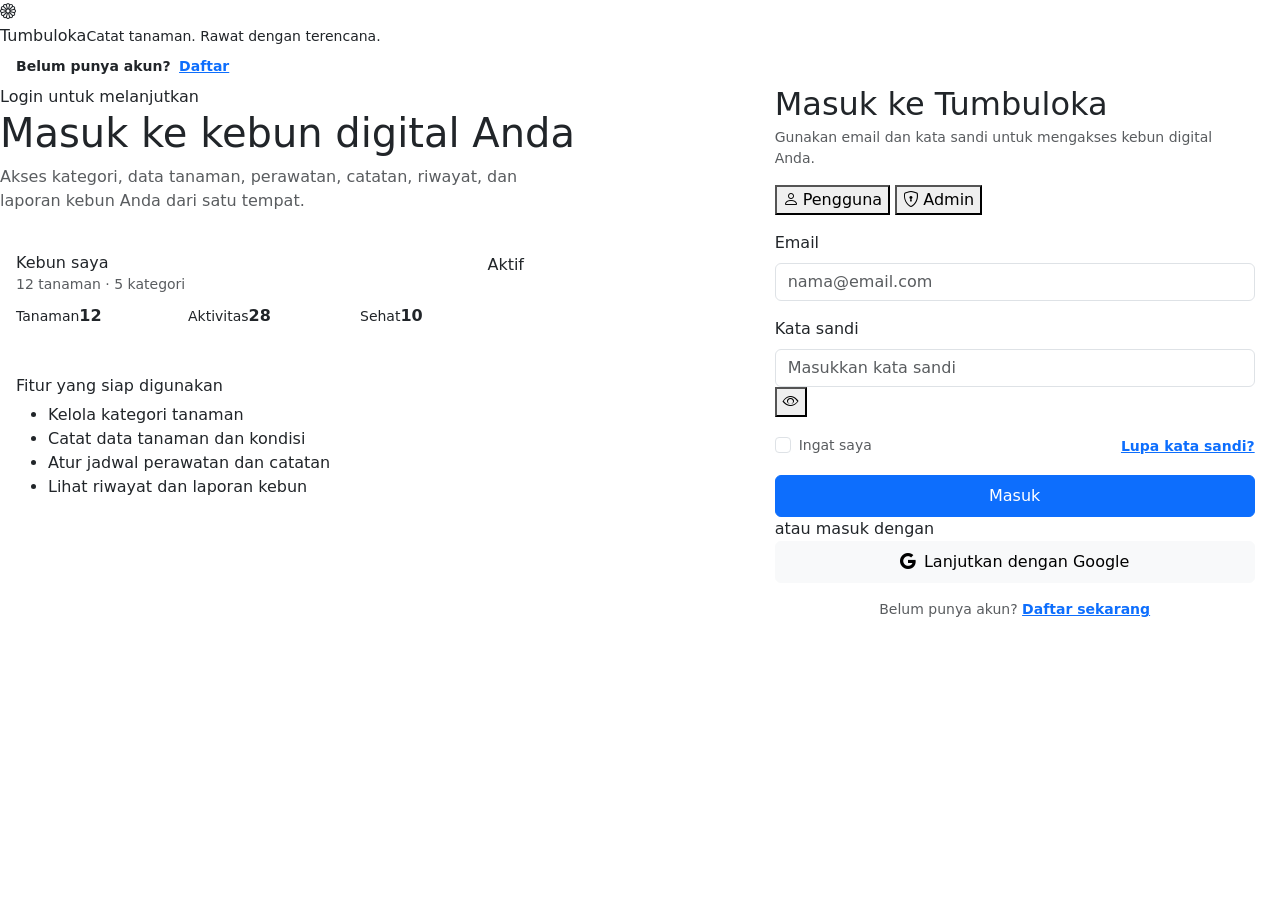
==== index.html @ f4bb3d58 "Add initial index.html for login page" ====
<!DOCTYPE html>
<html lang="id">

<head>
  <meta charset="UTF-8">
  <meta name="viewport" content="width=device-width, initial-scale=1">
  <title>Masuk - Tumbuloka</title>
  <link rel="preconnect" href="https://fonts.googleapis.com">
  <link href="https://fonts.googleapis.com/css2?family=Inter:wght@400;500;600;700;800&display=swap" rel="stylesheet">
  <link href="https://cdn.jsdelivr.net/npm/bootstrap@5.3.3/dist/css/bootstrap.min.css" rel="stylesheet">
  <link href="https://cdn.jsdelivr.net/npm/bootstrap-icons@1.11.3/font/bootstrap-icons.min.css" rel="stylesheet">
  <link href="assets/css/style.css" rel="stylesheet">
</head>

<body>
  <div class="auth-page">
    <header class="auth-top">
      <div class="brand">
        <span class="brand-mark"><i class="bi bi-flower1"></i></span>
        <div><span class="brand-name">Tumbuloka</span><small>Catat tanaman. Rawat dengan terencana.</small></div>
      </div>
      <div class="tb-card px-3 py-2 small d-none d-sm-block">
        <span class="fw-semibold" style="color:var(--tb-800)">Belum punya akun?</span>
        <a href="register.html" class="fw-bold ms-1">Daftar</a>
      </div>
    </header>

    <main class="auth-main">
      <div class="row g-4 g-xl-5 align-items-start">
        <!-- Kolom kiri: hero -->
        <section class="col-lg-6 col-xl-7 order-2 order-lg-1">
          <span class="pill">Login untuk melanjutkan</span>
          <h1 class="hero-title">Masuk ke kebun digital Anda</h1>
          <p class="text-muted mb-4" style="max-width:520px">
            Akses kategori, data tanaman, perawatan, catatan, riwayat, dan laporan kebun Anda dari satu tempat.
          </p>

          <div class="preview-wrap" style="max-width:540px">
            <div class="tb-card p-3 mb-3">
              <div class="d-flex justify-content-between align-items-start mb-2">
                <div>
                  <h5 class="mb-0 fs-6">Kebun saya</h5>
                  <small class="text-muted">12 tanaman · 5 kategori</small>
                </div>
                <span class="pill">Aktif</span>
              </div>
              <div class="row g-2">
                <div class="col-4">
                  <div class="mini-stat"><small>Tanaman</small><b>12</b></div>
                </div>
                <div class="col-4">
                  <div class="mini-stat"><small>Aktivitas</small><b>28</b></div>
                </div>
                <div class="col-4">
                  <div class="mini-stat"><small>Sehat</small><b>10</b></div>
                </div>
              </div>
            </div>
            <div class="tb-card p-3">
              <h5 class="fs-6 mb-2">Fitur yang siap digunakan</h5>
              <ul class="feature-list">
                <li>Kelola kategori tanaman</li>
                <li>Catat data tanaman dan kondisi</li>
                <li>Atur jadwal perawatan dan catatan</li>
                <li>Lihat riwayat dan laporan kebun</li>
              </ul>
            </div>
          </div>
        </section>

        <!-- Kolom kanan: form login -->
        <section class="col-lg-6 col-xl-5 order-1 order-lg-2">
          <div class="tb-card auth-card" style="max-width:480px">
            <h2 class="fs-2 mb-1" id="loginTitle">Masuk ke Tumbuloka</h2>
            <p class="text-muted small mb-3">Gunakan email dan kata sandi untuk mengakses kebun digital Anda.</p>

            <div class="role-tabs mb-3" role="tablist" aria-label="Pilih jenis akun">
              <button type="button" class="active" data-role="pengguna" role="tab" aria-selected="true"><i
                  class="bi bi-person me-1"></i>Pengguna</button>
              <button type="button" data-role="admin" role="tab" aria-selected="false"><i
                  class="bi bi-shield-lock me-1"></i>Admin</button>
            </div>

            <div id="loginAlert" class="alert alert-danger py-2 small d-none" role="alert"></div>

            <form id="loginForm" novalidate autocomplete="on">
              <div class="mb-3">
                <label for="email" class="form-label">Email</label>
                <input type="email" class="form-control" id="email" name="email" placeholder="nama@email.com" required
                  autocomplete="username">
                <div class="invalid-feedback">Masukkan email yang valid.</div>
              </div>
              <div class="mb-3">
                <label for="password" class="form-label">Kata sandi</label>
                <div class="position-relative">
                  <input type="password" class="form-control pe-5" id="password" name="password"
                    placeholder="Masukkan kata sandi" required minlength="6" autocomplete="current-password">
                  <button type="button" class="pw-toggle" id="pwToggle" aria-label="Tampilkan kata sandi"><i
                      class="bi bi-eye"></i></button>
                  <div class="invalid-feedback">Kata sandi minimal 6 karakter.</div>
                </div>
              </div>
              <div class="d-flex justify-content-between align-items-center mb-3">
                <div class="form-check">
                  <input class="form-check-input" type="checkbox" id="remember">
                  <label class="form-check-label small text-muted" for="remember">Ingat saya</label>
                </div>
                <a href="#" class="small fw-bold" id="forgotLink">Lupa kata sandi?</a>
              </div>
              <button type="submit" class="btn btn-primary w-100 py-2" id="loginBtn">Masuk</button>
            </form>

            <div class="divider">atau masuk dengan</div>
            <button type="button" class="btn btn-light w-100 py-2" id="googleBtn"><i
                class="bi bi-google me-2"></i>Lanjutkan dengan Google</button>

            <p class="text-center small text-muted mt-3 mb-3">Belum punya akun? <a href="register.html"
                class="fw-bold">Daftar sekarang</a></p>

            <div class="demo-box">
              <div id="demoText"></div>
            </div>
          </div>
        </section>
      </div>
    </main>
  </div>

  <!-- Modal lupa kata sandi -->
  <div class="modal fade" id="forgotModal" tabindex="-1" aria-hidden="true">
    <div class="modal-dialog modal-dialog-centered">
      <div class="modal-content p-2">
        <div class="modal-header border-0 pb-0">
          <h5 class="modal-title">Atur ulang kata sandi</h5>
          <button type="button" class="btn-close" data-bs-dismiss="modal" aria-label="Tutup"></button>
        </div>
        <div class="modal-body">
          <p class="small text-muted">Karena tanpa server, kata sandi baru langsung diatur di browser ini (simulasi).
          </p>
          <form id="forgotForm" novalidate>
            <div class="mb-3">
              <label class="form-label" for="fEmail">Email akun</label>
              <input type="email" class="form-control" id="fEmail" required>
              <div class="invalid-feedback">Masukkan email yang valid.</div>
            </div>
            <div class="mb-3">
              <label class="form-label" for="fPass">Kata sandi baru</label>
              <input type="password" class="form-control" id="fPass" minlength="6" required>
              <div class="invalid-feedback">Minimal 6 karakter.</div>
            </div>
            <div id="forgotMsg" class="small mb-3 d-none"></div>
            <div class="d-flex justify-content-end gap-2">
              <button type="button" class="btn btn-light" data-bs-dismiss="modal">Batal</button>
              <button type="submit" class="btn btn-primary">Simpan</button>
            </div>
          </form>
        </div>
      </div>
    </div>
  </div>

  <script src="https://cdn.jsdelivr.net/npm/bootstrap@5.3.3/dist/js/bootstrap.bundle.min.js"></script>
  <script src="assets/js/store.js"></script>
  <script src="assets/js/login.js"></script>
</body>

</html>
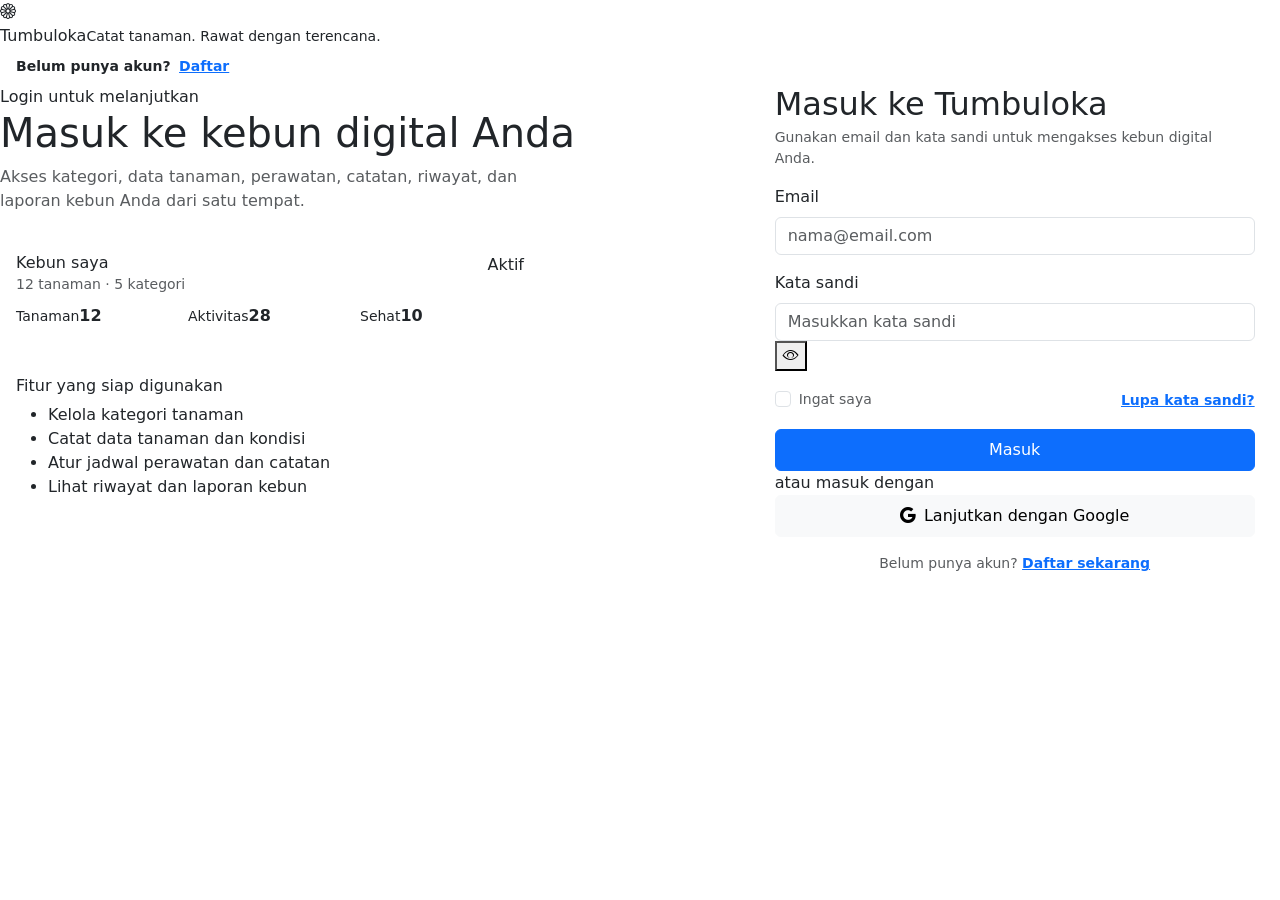
==== commit c23ae246: "Remove role selection buttons from login form Removed role tabs for user and admin selection from th" ====
--- a/index.html
+++ b/index.html
@@ -74,12 +74,7 @@
             <h2 class="fs-2 mb-1" id="loginTitle">Masuk ke Tumbuloka</h2>
             <p class="text-muted small mb-3">Gunakan email dan kata sandi untuk mengakses kebun digital Anda.</p>
 
-            <div class="role-tabs mb-3" role="tablist" aria-label="Pilih jenis akun">
-              <button type="button" class="active" data-role="pengguna" role="tab" aria-selected="true"><i
-                  class="bi bi-person me-1"></i>Pengguna</button>
-              <button type="button" data-role="admin" role="tab" aria-selected="false"><i
-                  class="bi bi-shield-lock me-1"></i>Admin</button>
-            </div>
+           
 
             <div id="loginAlert" class="alert alert-danger py-2 small d-none" role="alert"></div>
 
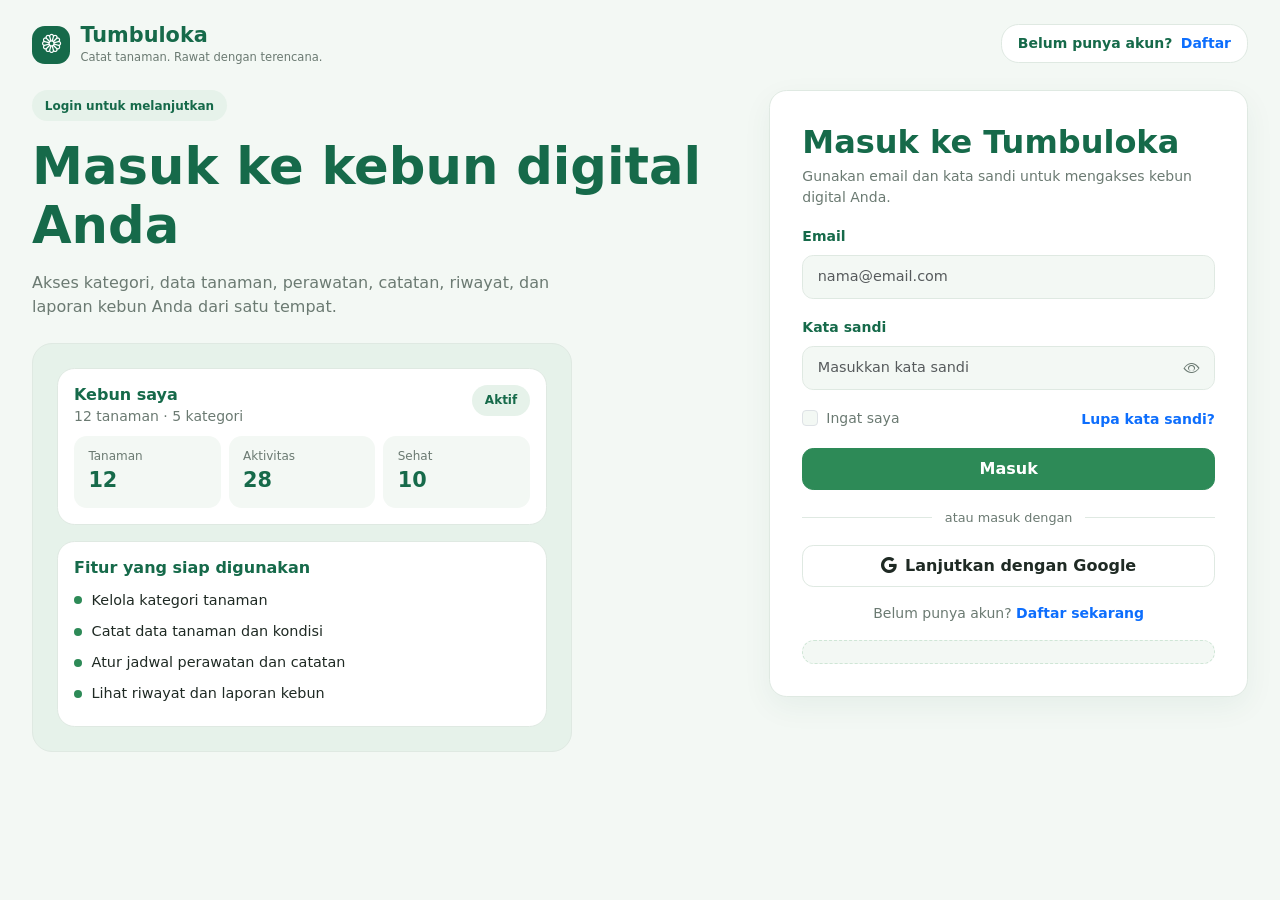
==== commit 1d33b82c: "Add files via upload" ====
--- a/index.html
+++ b/index.html
@@ -159,4 +159,4 @@
   <script src="assets/js/login.js"></script>
 </body>
 
-</html>
+</html>
--- a/assets/css/style.css
+++ b/assets/css/style.css
@@ -0,0 +1,257 @@
+/* ==========================================================
+   Tumbuloka - Stylesheet (di atas Bootstrap 5.3)
+   ========================================================== */
+:root {
+  --tb-900: #145a3d;
+  --tb-800: #166a4a;
+  --tb-600: #2d8a57;
+  --tb-500: #3a9a67;
+  --tb-200: #cfe6d6;
+  --tb-100: #e6f2ea;
+  --tb-50: #f3f8f4;
+  --tb-border: #dfe9e2;
+  --tb-text: #1f2a24;
+  --tb-muted: #6b7a72;
+  --tb-danger: #c93c3c;
+  --tb-warn-bg: #fdf0d9;
+  --tb-warn: #a76a0b;
+  --bs-body-font-family: "Inter", system-ui, -apple-system, "Segoe UI", Roboto, sans-serif;
+  --bs-body-color: var(--tb-text);
+  --bs-body-bg: var(--tb-50);
+  --bs-primary: var(--tb-600);
+  --bs-primary-rgb: 45, 138, 87;
+  --bs-link-color: var(--tb-600);
+  --bs-link-hover-color: var(--tb-800);
+  --bs-border-radius: .75rem;
+}
+
+body { background: var(--tb-50); color: var(--tb-text); }
+h1, h2, h3, h4, h5 { color: var(--tb-800); font-weight: 700; }
+.text-muted, .text-secondary { color: var(--tb-muted) !important; }
+a { text-decoration: none; }
+
+/* ---------- Tombol ---------- */
+.btn { font-weight: 600; border-radius: .7rem; }
+.btn-primary {
+  --bs-btn-bg: var(--tb-600); --bs-btn-border-color: var(--tb-600);
+  --bs-btn-hover-bg: var(--tb-800); --bs-btn-hover-border-color: var(--tb-800);
+  --bs-btn-active-bg: var(--tb-900); --bs-btn-active-border-color: var(--tb-900);
+  --bs-btn-disabled-bg: var(--tb-600); --bs-btn-disabled-border-color: var(--tb-600);
+}
+.btn-outline-tb {
+  background: #fff; color: var(--tb-800); border: 1px solid var(--tb-border);
+}
+.btn-outline-tb:hover { background: var(--tb-100); color: var(--tb-900); border-color: var(--tb-200); }
+.btn-light { background: #fff; border: 1px solid var(--tb-border); color: var(--tb-text); }
+.btn-icon {
+  width: 32px; height: 32px; padding: 0; display: inline-flex; align-items: center; justify-content: center;
+  border: 0; background: transparent; border-radius: .5rem; color: var(--tb-600);
+}
+.btn-icon:hover { background: var(--tb-100); }
+.btn-icon.danger { color: var(--tb-danger); }
+.btn-icon.danger:hover { background: #fbeaea; }
+
+/* ---------- Form ---------- */
+.form-label { font-weight: 600; color: var(--tb-800); font-size: .875rem; }
+.form-control, .form-select {
+  border-radius: .7rem; border-color: var(--tb-border); padding: .65rem .9rem; font-size: .9rem;
+}
+.form-control:focus, .form-select:focus, .form-check-input:focus {
+  border-color: var(--tb-600); box-shadow: 0 0 0 .2rem rgba(45, 138, 87, .18);
+}
+.form-check-input:checked { background-color: var(--tb-600); border-color: var(--tb-600); }
+.input-icon { position: relative; }
+.input-icon > .bi { position: absolute; left: .9rem; top: 50%; transform: translateY(-50%); color: var(--tb-muted); pointer-events: none; }
+.input-icon > .form-control { padding-left: 2.5rem; }
+.pw-toggle {
+  position: absolute; right: .35rem; top: 50%; transform: translateY(-50%);
+  border: 0; background: transparent; color: var(--tb-muted); padding: .4rem .6rem; border-radius: .5rem;
+}
+.pw-toggle:hover { color: var(--tb-800); }
+
+/* ---------- Halaman Auth ---------- */
+.auth-page { min-height: 100vh; display: flex; flex-direction: column; }
+.auth-top { padding: 1.5rem 2rem; display: flex; justify-content: space-between; align-items: flex-start; gap: 1rem; }
+.brand { display: flex; align-items: center; gap: .65rem; color: var(--tb-800); }
+.brand .brand-mark {
+  width: 38px; height: 38px; border-radius: .8rem; background: var(--tb-800); color: #fff;
+  display: inline-flex; align-items: center; justify-content: center; font-size: 1.2rem;
+}
+.brand .brand-name { font-weight: 800; font-size: 1.3rem; line-height: 1.1; }
+.brand small { display: block; color: var(--tb-muted); font-size: .72rem; font-weight: 400; }
+.auth-main { flex: 1; padding: 0 2rem 2rem; }
+.pill {
+  display: inline-block; background: var(--tb-100); color: var(--tb-800);
+  font-size: .75rem; font-weight: 700; padding: .4rem .8rem; border-radius: 99px;
+}
+.hero-title { font-size: clamp(2rem, 4.4vw, 3.2rem); font-weight: 800; line-height: 1.15; margin: 1rem 0; }
+.preview-wrap { background: var(--tb-100); border: 1px solid var(--tb-border); border-radius: 1.25rem; padding: 1.5rem; }
+.tb-card {
+  background: #fff; border: 1px solid var(--tb-border); border-radius: 1.1rem;
+}
+.mini-stat { background: var(--tb-50); border-radius: .8rem; padding: .7rem .9rem; }
+.mini-stat small { color: var(--tb-muted); display: block; font-size: .75rem; }
+.mini-stat b { color: var(--tb-800); font-size: 1.3rem; }
+.feature-list { list-style: none; padding: 0; margin: 0; }
+.feature-list li { padding: .3rem 0; font-size: .9rem; display: flex; align-items: center; gap: .6rem; }
+.feature-list li::before { content: ""; width: 8px; height: 8px; border-radius: 50%; background: var(--tb-600); flex-shrink: 0; }
+.auth-card { padding: 2rem; box-shadow: 0 10px 30px rgba(20, 90, 61, .06); }
+.role-tabs { background: var(--tb-50); border-radius: .8rem; padding: .3rem; display: flex; gap: .3rem; }
+.role-tabs button {
+  flex: 1; border: 0; background: transparent; padding: .55rem; border-radius: .6rem;
+  font-weight: 700; font-size: .85rem; color: var(--tb-muted);
+}
+.role-tabs button.active { background: #fff; color: var(--tb-800); box-shadow: 0 1px 4px rgba(0, 0, 0, .08); }
+.divider { display: flex; align-items: center; gap: .8rem; color: var(--tb-muted); font-size: .8rem; margin: 1.1rem 0; }
+.divider::before, .divider::after { content: ""; flex: 1; height: 1px; background: var(--tb-border); }
+.demo-box { background: var(--tb-50); border: 1px dashed var(--tb-200); border-radius: .8rem; padding: .7rem .9rem; font-size: .8rem; }
+.demo-box button { border: 0; background: none; color: var(--tb-600); font-weight: 700; padding: 0; }
+.demo-box button:hover { text-decoration: underline; }
+
+/* ---------- Layout Aplikasi ---------- */
+.sidebar {
+  position: fixed; inset: 0 auto 0 0; width: 250px; background: #fff; border-right: 1px solid var(--tb-border);
+  display: flex; flex-direction: column; padding: 1.25rem .9rem; z-index: 1040;
+  transition: transform .25s ease; overflow-y: auto;
+}
+.sidebar .side-label { font-size: .68rem; letter-spacing: .06em; color: var(--tb-muted); font-weight: 700; margin: 1.4rem .6rem .5rem; }
+.nav-item-tb {
+  display: flex; align-items: center; gap: .75rem; padding: .65rem .8rem; border-radius: .75rem;
+  color: #4f5f56; font-size: .9rem; font-weight: 500; margin-bottom: .15rem;
+}
+.nav-item-tb .bi { font-size: 1.05rem; }
+.nav-item-tb:hover { background: var(--tb-50); color: var(--tb-800); }
+.nav-item-tb.active { background: var(--tb-100); color: var(--tb-800); font-weight: 700; }
+.side-tip { background: var(--tb-50); border-radius: .9rem; padding: 1rem; margin-top: auto; font-size: .8rem; color: var(--tb-muted); }
+.side-tip b { display: block; color: var(--tb-800); margin: .35rem 0 .2rem; font-size: .85rem; }
+.side-user {
+  display: flex; align-items: center; gap: .7rem; width: 100%; border: 0; background: transparent;
+  text-align: left; padding: .6rem .5rem; border-radius: .8rem; margin-top: .8rem; border-top: 1px solid var(--tb-border);
+}
+.side-user:hover { background: var(--tb-50); }
+.avatar {
+  width: 36px; height: 36px; border-radius: 50%; background: var(--tb-100); color: var(--tb-800);
+  display: inline-flex; align-items: center; justify-content: center; font-weight: 700; flex-shrink: 0;
+}
+.side-user .u-name { font-size: .85rem; font-weight: 700; line-height: 1.15; }
+.side-user .u-sub { font-size: .72rem; color: var(--tb-muted); }
+.backdrop-tb { position: fixed; inset: 0; background: rgba(0, 0, 0, .35); z-index: 1035; display: none; }
+.backdrop-tb.show { display: block; }
+
+.main { margin-left: 250px; min-height: 100vh; }
+.topbar {
+  background: #fff; border-bottom: 1px solid var(--tb-border); padding: .8rem 2rem;
+  display: flex; align-items: center; justify-content: space-between; gap: 1rem; position: sticky; top: 0; z-index: 1030;
+}
+.crumb { font-size: .85rem; color: var(--tb-muted); }
+.crumb b { color: var(--tb-text); }
+.bell { position: relative; border: 1px solid var(--tb-border); background: #fff; width: 38px; height: 38px; border-radius: .7rem; color: var(--tb-muted); }
+.bell .dot {
+  position: absolute; top: -5px; right: -5px; background: var(--tb-danger); color: #fff; font-size: .65rem;
+  min-width: 18px; height: 18px; border-radius: 9px; display: flex; align-items: center; justify-content: center; font-weight: 700;
+}
+.content { padding: 1.75rem 2rem 2.5rem; }
+.page-head { display: flex; justify-content: space-between; align-items: flex-start; gap: 1rem; flex-wrap: wrap; margin-bottom: 1.25rem; }
+.page-head h1 { font-size: 1.85rem; margin: 0; }
+.page-head p { margin: .25rem 0 0; color: var(--tb-muted); }
+
+.stat-card { padding: 1.1rem 1.25rem; height: 100%; }
+.stat-card .lbl { color: var(--tb-muted); font-size: .85rem; display: flex; justify-content: space-between; align-items: center; }
+.stat-card .num { font-size: 2rem; font-weight: 800; color: var(--tb-800); line-height: 1.2; margin: .2rem 0; }
+.stat-card .sub { color: var(--tb-muted); font-size: .75rem; }
+
+.panel { padding: 1.4rem; }
+.table-tb { margin: 0; }
+.table-tb thead th {
+  background: var(--tb-50); color: var(--tb-800); font-size: .8rem; font-weight: 700; border: 0; padding: .85rem 1rem; white-space: nowrap;
+}
+.table-tb thead th:first-child { border-radius: .7rem 0 0 .7rem; }
+.table-tb thead th:last-child { border-radius: 0 .7rem .7rem 0; }
+.table-tb td { padding: .95rem 1rem; vertical-align: middle; border-color: var(--tb-border); font-size: .88rem; }
+.table-tb tbody tr:last-child td { border-bottom: 0; }
+.table-tb tbody tr:hover { background: #fafdfb; }
+
+.badge-tb { display: inline-block; font-size: .72rem; font-weight: 700; padding: .28rem .65rem; border-radius: 99px; }
+.badge-ok { background: var(--tb-100); color: var(--tb-800); }
+.badge-warn { background: var(--tb-warn-bg); color: var(--tb-warn); }
+.badge-admin { background: #e5ecfb; color: #2b4a9c; }
+.cat-ico { width: 34px; height: 34px; border-radius: .6rem; background: var(--tb-100); display: inline-flex; align-items: center; justify-content: center; margin-right: .75rem; font-size: 1.05rem; }
+
+.pager { display: flex; justify-content: space-between; align-items: center; flex-wrap: wrap; gap: .75rem; margin-top: 1.1rem; font-size: .8rem; color: var(--tb-muted); }
+.pager .pg { display: flex; gap: .3rem; }
+.pager button {
+  border: 0; background: #fff; min-width: 30px; height: 30px; border-radius: .5rem; color: var(--tb-muted); font-weight: 600; font-size: .8rem;
+}
+.pager button:hover:not(:disabled) { background: var(--tb-100); }
+.pager button.active { background: var(--tb-100); color: var(--tb-800); }
+.pager button:disabled { opacity: .4; }
+
+/* Kartu tanaman */
+.plant-card { overflow: hidden; height: 100%; transition: transform .15s, box-shadow .15s; }
+.plant-card:hover { transform: translateY(-2px); box-shadow: 0 8px 22px rgba(20, 90, 61, .1); }
+.plant-img {
+  height: 130px; display: flex; align-items: center; justify-content: center; font-size: 3.4rem;
+  background: linear-gradient(135deg, #cfe6d6, #a9d3b6 60%, #86bd98);
+}
+.col-md-6:nth-child(3n+2) .plant-img { background: linear-gradient(135deg, #dcecc9, #b9d89b 60%, #94c070); }
+.col-md-6:nth-child(3n) .plant-img { background: linear-gradient(135deg, #d4ebe0, #9fd0bb 60%, #77b99d); }
+.plant-body { padding: 1rem 1.1rem 1.1rem; }
+.plant-body h5 { margin: 0; font-size: 1.05rem; color: var(--tb-text); }
+.plant-meta { font-size: .8rem; color: var(--tb-muted); display: flex; align-items: center; gap: .45rem; margin-top: .45rem; }
+
+/* Grafik */
+.bar-chart { display: flex; align-items: flex-end; gap: 1.2rem; height: 220px; padding: 1rem .5rem 0; border-bottom: 1px solid var(--tb-border); }
+.bar-col { flex: 1; display: flex; flex-direction: column; align-items: center; justify-content: flex-end; height: 100%; font-size: .8rem; font-weight: 700; color: var(--tb-800); }
+.bar-col .bar { width: 100%; max-width: 46px; background: var(--tb-600); border-radius: .5rem .5rem 0 0; min-height: 4px; margin-top: .3rem; transition: height .4s; }
+.bar-labels { display: flex; gap: 1.2rem; padding: .5rem .5rem 0; }
+.bar-labels span { flex: 1; text-align: center; font-size: .75rem; color: var(--tb-muted); }
+.donut-wrap { display: flex; align-items: center; gap: 2rem; flex-wrap: wrap; justify-content: center; padding-top: .5rem; }
+.donut { width: 190px; height: 190px; border-radius: 50%; position: relative; flex-shrink: 0; }
+.donut::after { content: ""; position: absolute; inset: 30px; border-radius: 50%; background: #fff; }
+.donut-center { position: absolute; inset: 0; z-index: 2; display: flex; flex-direction: column; align-items: center; justify-content: center; }
+.donut-center b { font-size: 1.9rem; color: var(--tb-800); line-height: 1; }
+.donut-center small { color: var(--tb-muted); font-size: .75rem; }
+.legend { list-style: none; padding: 0; margin: 0; min-width: 170px; }
+.legend li { display: flex; align-items: center; gap: .55rem; font-size: .82rem; padding: .25rem 0; }
+.legend i { width: 9px; height: 9px; border-radius: 50%; display: inline-block; }
+.legend span { margin-left: auto; font-weight: 700; padding-left: 1rem; }
+
+.note-box {
+  background: var(--tb-100); border-radius: 1rem; padding: 1rem 1.25rem; display: flex; gap: .8rem;
+  color: var(--tb-800); font-size: .88rem; align-items: flex-start;
+}
+.note-box b { display: block; }
+.note-box span { color: var(--tb-muted); }
+.chip {
+  display: inline-flex; align-items: center; gap: .3rem; background: var(--tb-100); color: var(--tb-800);
+  border: 0; border-radius: 99px; font-size: .75rem; font-weight: 700; padding: .3rem .7rem;
+}
+.chip:hover { background: var(--tb-200); }
+.empty { text-align: center; padding: 2.5rem 1rem; color: var(--tb-muted); }
+.empty .bi { font-size: 2.2rem; color: var(--tb-200); display: block; margin-bottom: .5rem; }
+
+.modal-content { border-radius: 1.1rem; border: 0; }
+.modal-title { font-weight: 700; color: var(--tb-800); }
+.toast-wrap { position: fixed; top: 1rem; right: 1rem; z-index: 2000; display: flex; flex-direction: column; gap: .5rem; }
+
+/* ---------- Responsif ---------- */
+@media (max-width: 991.98px) {
+  .sidebar { transform: translateX(-100%); box-shadow: none; }
+  .sidebar.open { transform: translateX(0); box-shadow: 0 0 30px rgba(0, 0, 0, .2); }
+  .main { margin-left: 0; }
+  .topbar, .content { padding-left: 1rem; padding-right: 1rem; }
+  .auth-top, .auth-main { padding-left: 1rem; padding-right: 1rem; }
+}
+@media (max-width: 575.98px) {
+  .bar-chart, .bar-labels { gap: .5rem; }
+  .auth-card { padding: 1.4rem; }
+}
+
+/* ---------- Cetak (Ekspor PDF) ---------- */
+@media print {
+  .sidebar, .topbar, .no-print, .backdrop-tb, .toast-wrap { display: none !important; }
+  .main { margin: 0; }
+  body { background: #fff; }
+  .content { padding: 0; }
+  .tb-card { break-inside: avoid; }
+}
